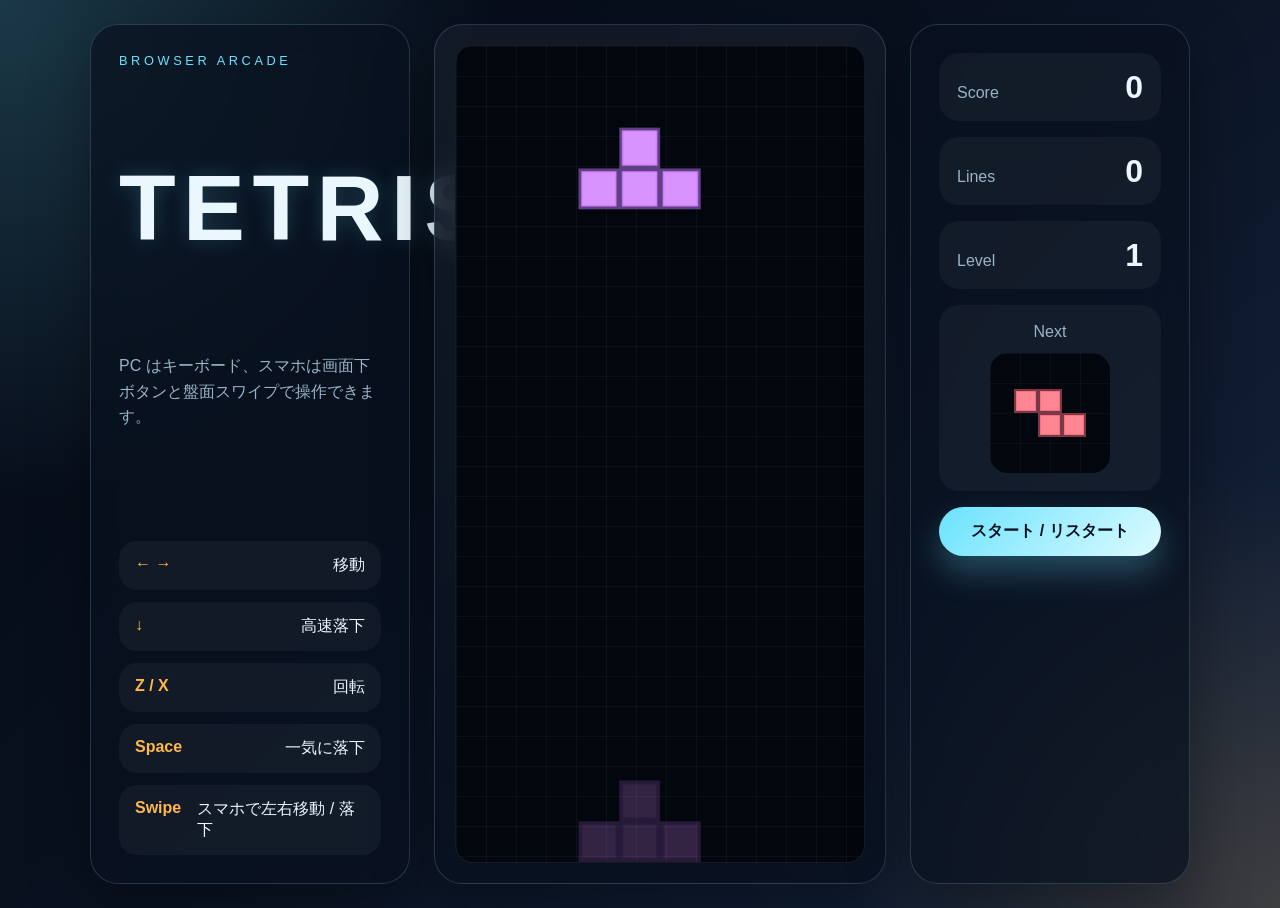
==== index.html @ f5c61791 "Build mobile-friendly browser Tetris with touch controls" ====
<!DOCTYPE html>
<html lang="ja">
<head>
  <meta charset="UTF-8">
  <meta name="viewport" content="width=device-width, initial-scale=1.0">
  <title>Tetris</title>
  <link rel="stylesheet" href="style.css">
</head>
<body>
  <main class="layout">
    <section class="panel hero">
      <p class="eyebrow">Browser Arcade</p>
      <h1>TETRIS</h1>
      <p class="lede">
        PC はキーボード、スマホは画面下ボタンと盤面スワイプで操作できます。
      </p>
      <div class="controls">
        <div><span>← →</span><span>移動</span></div>
        <div><span>↓</span><span>高速落下</span></div>
        <div><span>Z / X</span><span>回転</span></div>
        <div><span>Space</span><span>一気に落下</span></div>
        <div><span>Swipe</span><span>スマホで左右移動 / 落下</span></div>
      </div>
    </section>

    <section class="board-shell">
      <canvas id="game" width="300" height="600" aria-label="テトリスのゲーム盤面"></canvas>
      <div class="overlay hidden" id="overlay">
        <p class="overlay-label" id="overlayLabel">GAME OVER</p>
        <button id="restartButton">もう一度遊ぶ</button>
      </div>
    </section>

    <aside class="panel sidebar">
      <div class="stat-card">
        <span>Score</span>
        <strong id="score">0</strong>
      </div>
      <div class="stat-card">
        <span>Lines</span>
        <strong id="lines">0</strong>
      </div>
      <div class="stat-card">
        <span>Level</span>
        <strong id="level">1</strong>
      </div>
      <div class="next-card">
        <p>Next</p>
        <canvas id="next" width="120" height="120" aria-label="次のピース"></canvas>
      </div>
      <button class="primary" id="startButton">スタート / リスタート</button>
    </aside>
  </main>

  <section class="touch-controls" aria-label="スマホ操作">
    <button class="touch-button" data-action="rotate-left" aria-label="左回転">↺</button>
    <button class="touch-button" data-action="left" aria-label="左へ移動">←</button>
    <button class="touch-button touch-button-drop" data-action="down" aria-label="下へ移動">↓</button>
    <button class="touch-button" data-action="right" aria-label="右へ移動">→</button>
    <button class="touch-button" data-action="rotate-right" aria-label="右回転">↻</button>
    <button class="touch-button touch-button-wide" data-action="hard-drop" aria-label="一気に落下">DROP</button>
  </section>

  <script src="app.js"></script>
</body>
</html>
---- style.css ----
:root {
  --bg: #09111f;
  --bg-accent: #13233d;
  --panel: rgba(9, 17, 31, 0.72);
  --panel-border: rgba(168, 227, 255, 0.18);
  --text: #ebf7ff;
  --muted: #99b4c8;
  --glow: #6ae2ff;
  --warm: #ffb84d;
  --danger: #ff6b7a;
}

* {
  box-sizing: border-box;
}

body {
  margin: 0;
  min-height: 100vh;
  display: grid;
  place-items: center;
  padding: 24px;
  color: var(--text);
  font-family: "Avenir Next", "Segoe UI", sans-serif;
  background:
    radial-gradient(circle at top left, rgba(106, 226, 255, 0.22), transparent 32%),
    radial-gradient(circle at bottom right, rgba(255, 184, 77, 0.18), transparent 28%),
    linear-gradient(135deg, #050914, var(--bg) 42%, var(--bg-accent));
  touch-action: manipulation;
}

.layout {
  width: min(1100px, 100%);
  display: grid;
  grid-template-columns: minmax(240px, 320px) minmax(300px, 1fr) minmax(220px, 280px);
  gap: 24px;
  align-items: stretch;
}

.panel,
.board-shell {
  border: 1px solid var(--panel-border);
  background: var(--panel);
  backdrop-filter: blur(16px);
  border-radius: 28px;
  box-shadow: 0 22px 60px rgba(0, 0, 0, 0.35);
}

.panel {
  padding: 28px;
}

.hero {
  display: flex;
  flex-direction: column;
  justify-content: space-between;
}

.eyebrow {
  margin: 0;
  letter-spacing: 0.28em;
  text-transform: uppercase;
  color: var(--glow);
  font-size: 0.8rem;
}

h1 {
  margin: 12px 0 16px;
  font: 900 clamp(3rem, 8vw, 5.8rem) / 0.9 "Avenir Next Condensed", "Arial Narrow", sans-serif;
  letter-spacing: 0.08em;
  text-shadow: 0 0 20px rgba(106, 226, 255, 0.2);
}

.lede {
  margin: 0 0 24px;
  color: var(--muted);
  line-height: 1.6;
}

.controls {
  display: grid;
  gap: 12px;
}

.controls div {
  display: flex;
  justify-content: space-between;
  gap: 16px;
  padding: 14px 16px;
  border-radius: 18px;
  background: rgba(255, 255, 255, 0.04);
}

.controls span:first-child {
  color: var(--warm);
  font-weight: 700;
}

.board-shell {
  position: relative;
  display: grid;
  place-items: center;
  padding: 20px;
  background:
    linear-gradient(180deg, rgba(255, 255, 255, 0.04), transparent),
    rgba(9, 17, 31, 0.86);
}

#game,
#next {
  display: block;
  background:
    linear-gradient(rgba(255, 255, 255, 0.04) 1px, transparent 1px),
    linear-gradient(90deg, rgba(255, 255, 255, 0.04) 1px, transparent 1px),
    #02060d;
  background-size: 30px 30px;
  border-radius: 18px;
}

#game {
  width: min(100%, 420px);
  height: auto;
  border: 1px solid rgba(255, 255, 255, 0.08);
  touch-action: none;
}

.overlay {
  position: absolute;
  inset: 20px;
  display: grid;
  place-items: center;
  gap: 16px;
  text-align: center;
  background: rgba(2, 6, 13, 0.72);
  border-radius: 28px;
}

.overlay.hidden {
  display: none;
}

.overlay-label {
  margin: 0;
  font: 700 clamp(1.8rem, 5vw, 2.8rem) / 1 "Avenir Next Condensed", "Arial Narrow", sans-serif;
  color: var(--danger);
}

.sidebar {
  display: flex;
  flex-direction: column;
  gap: 16px;
}

.stat-card,
.next-card {
  padding: 18px;
  border-radius: 20px;
  background: rgba(255, 255, 255, 0.04);
}

.stat-card {
  display: flex;
  align-items: baseline;
  justify-content: space-between;
}

.stat-card span,
.next-card p {
  margin: 0;
  color: var(--muted);
}

.stat-card strong {
  font: 700 2rem/1 "Avenir Next Condensed", "Arial Narrow", sans-serif;
}

.next-card {
  display: grid;
  gap: 12px;
  justify-items: center;
}

button {
  border: 0;
  cursor: pointer;
  font: inherit;
}

.primary,
#restartButton {
  padding: 14px 18px;
  border-radius: 999px;
  color: #04111f;
  font-weight: 700;
  background: linear-gradient(135deg, var(--glow), #ddfbff);
  box-shadow: 0 16px 32px rgba(106, 226, 255, 0.28);
}

.primary:hover,
#restartButton:hover {
  transform: translateY(-1px);
}

.touch-controls {
  width: min(1100px, 100%);
  margin-top: 18px;
  display: none;
  grid-template-columns: repeat(5, minmax(0, 1fr));
  gap: 12px;
}

.touch-button {
  min-height: 58px;
  border-radius: 20px;
  color: var(--text);
  font-size: 1.4rem;
  font-weight: 700;
  background: rgba(255, 255, 255, 0.08);
  border: 1px solid rgba(255, 255, 255, 0.08);
  box-shadow: 0 10px 24px rgba(0, 0, 0, 0.24);
  -webkit-tap-highlight-color: transparent;
}

.touch-button-drop {
  color: var(--warm);
}

.touch-button-wide {
  grid-column: 1 / -1;
  min-height: 54px;
  letter-spacing: 0.12em;
}

@media (max-width: 920px) {
  .layout {
    grid-template-columns: 1fr;
  }

  .hero {
    order: 2;
  }

  .sidebar {
    order: 3;
  }

  body {
    padding: 18px 18px 24px;
  }

  .touch-controls {
    display: grid;
  }
}

@media (max-width: 520px) {
  .panel,
  .board-shell {
    border-radius: 22px;
  }

  .panel {
    padding: 20px;
  }

  .controls div {
    padding: 12px 14px;
  }

  .touch-controls {
    gap: 10px;
  }

  .touch-button {
    min-height: 54px;
    border-radius: 16px;
  }
}
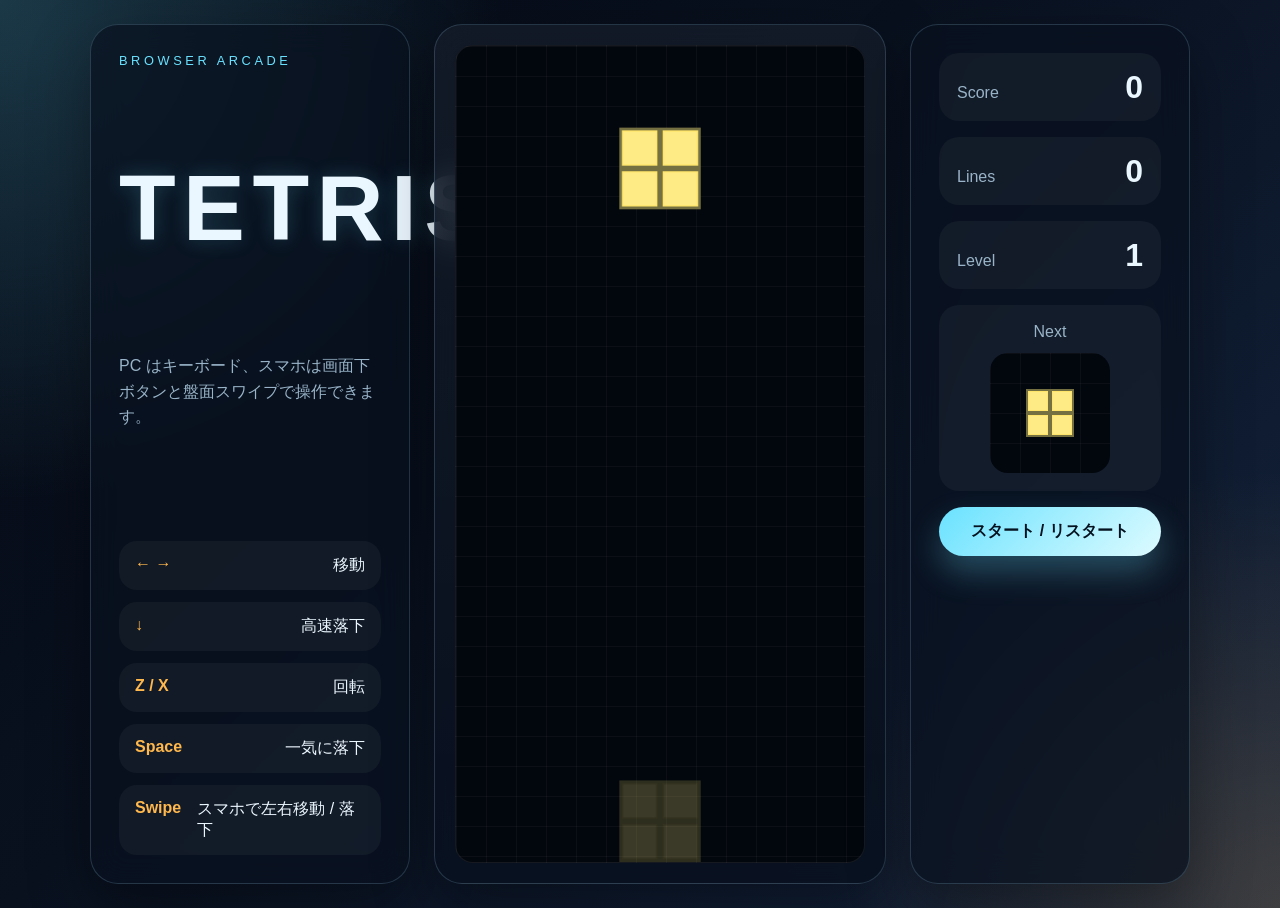
==== commit 71d83efc: "Add iPhone PWA support for Tetris" ====
--- a/index.html
+++ b/index.html
@@ -2,8 +2,16 @@
 <html lang="ja">
 <head>
   <meta charset="UTF-8">
-  <meta name="viewport" content="width=device-width, initial-scale=1.0">
+  <meta name="viewport" content="width=device-width, initial-scale=1.0, viewport-fit=cover">
+  <meta name="theme-color" content="#09111f">
+  <meta name="mobile-web-app-capable" content="yes">
+  <meta name="apple-mobile-web-app-capable" content="yes">
+  <meta name="apple-mobile-web-app-status-bar-style" content="black-translucent">
+  <meta name="apple-mobile-web-app-title" content="Tetris">
   <title>Tetris</title>
+  <link rel="manifest" href="manifest.json">
+  <link rel="icon" type="image/svg+xml" href="icon.svg">
+  <link rel="apple-touch-icon" href="apple-touch-icon.png">
   <link rel="stylesheet" href="style.css">
 </head>
 <body>
--- a/style.css
+++ b/style.css
@@ -8,6 +8,10 @@
   --glow: #6ae2ff;
   --warm: #ffb84d;
   --danger: #ff6b7a;
+  --safe-top: env(safe-area-inset-top, 0px);
+  --safe-right: env(safe-area-inset-right, 0px);
+  --safe-bottom: env(safe-area-inset-bottom, 0px);
+  --safe-left: env(safe-area-inset-left, 0px);
 }
 
 * {
@@ -17,9 +21,14 @@
 body {
   margin: 0;
   min-height: 100vh;
+  min-height: 100dvh;
   display: grid;
   place-items: center;
-  padding: 24px;
+  padding:
+    max(24px, calc(var(--safe-top) + 12px))
+    max(24px, calc(var(--safe-right) + 18px))
+    max(24px, calc(var(--safe-bottom) + 18px))
+    max(24px, calc(var(--safe-left) + 18px));
   color: var(--text);
   font-family: "Avenir Next", "Segoe UI", sans-serif;
   background:
@@ -207,6 +216,7 @@
   display: none;
   grid-template-columns: repeat(5, minmax(0, 1fr));
   gap: 12px;
+  padding-bottom: max(0px, calc(var(--safe-bottom) - 6px));
 }
 
 .touch-button {
@@ -245,7 +255,11 @@
   }
 
   body {
-    padding: 18px 18px 24px;
+    padding:
+      max(18px, calc(var(--safe-top) + 10px))
+      max(18px, calc(var(--safe-right) + 14px))
+      max(24px, calc(var(--safe-bottom) + 12px))
+      max(18px, calc(var(--safe-left) + 14px));
   }
 
   .touch-controls {
@@ -254,6 +268,10 @@
 }
 
 @media (max-width: 520px) {
+  .layout {
+    gap: 16px;
+  }
+
   .panel,
   .board-shell {
     border-radius: 22px;
@@ -276,3 +294,17 @@
     border-radius: 16px;
   }
 }
+
+@media (display-mode: standalone) {
+  body {
+    place-items: stretch center;
+  }
+
+  .layout {
+    margin-top: max(0px, calc(var(--safe-top) * 0.35));
+  }
+
+  .touch-controls {
+    margin-top: 14px;
+  }
+}
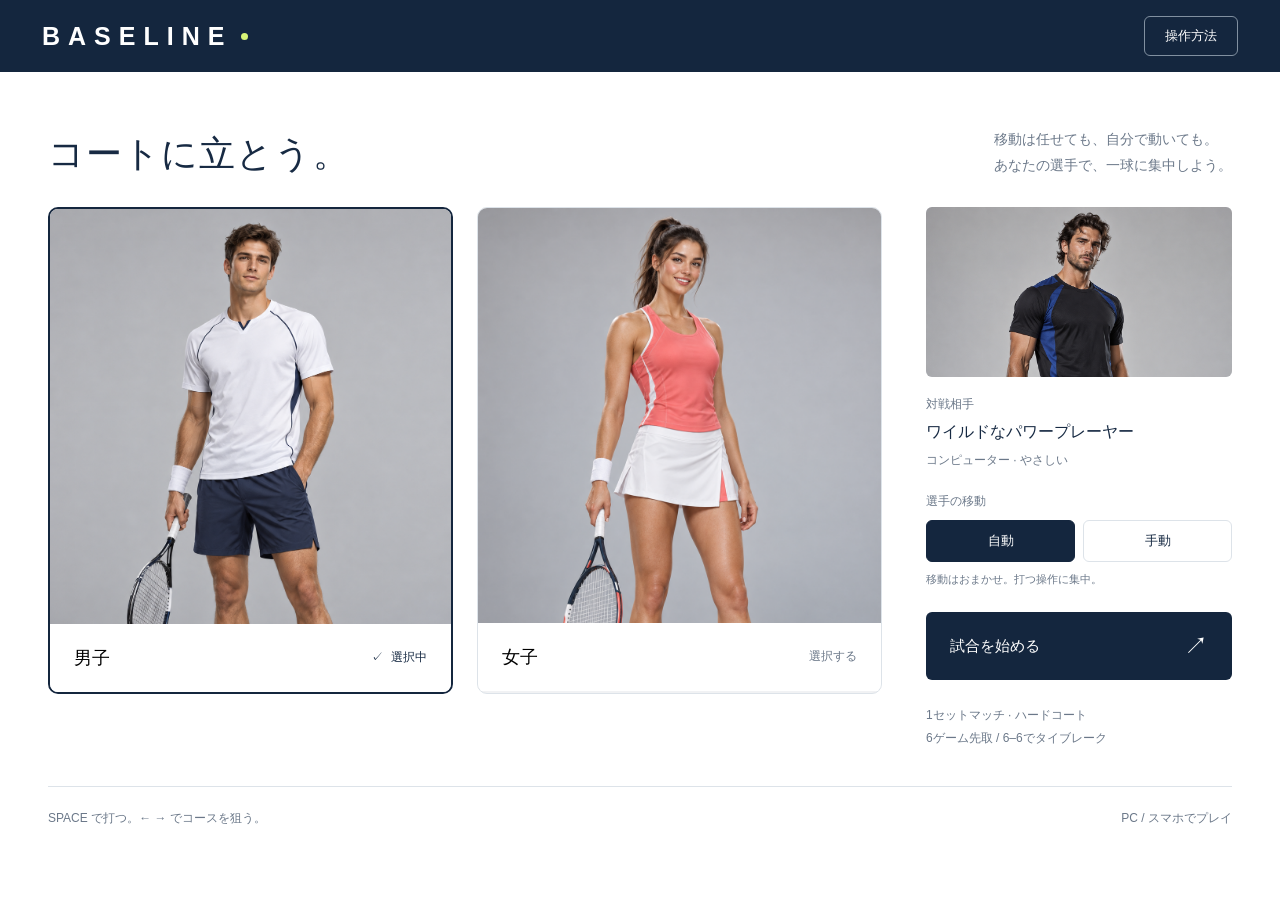
==== commit 5df099fc: "Add BASELINE 3D tennis with AI, manual movement and touch controls" ====
--- a/index.html
+++ b/index.html
@@ -1,74 +1,32 @@
-<!DOCTYPE html>
+<!doctype html>
 <html lang="ja">
-<head>
-  <meta charset="UTF-8">
-  <meta name="viewport" content="width=device-width, initial-scale=1.0, viewport-fit=cover">
-  <meta name="theme-color" content="#09111f">
-  <meta name="mobile-web-app-capable" content="yes">
-  <meta name="apple-mobile-web-app-capable" content="yes">
-  <meta name="apple-mobile-web-app-status-bar-style" content="black-translucent">
-  <meta name="apple-mobile-web-app-title" content="Tetris">
-  <title>Tetris</title>
-  <link rel="manifest" href="manifest.json">
-  <link rel="icon" type="image/svg+xml" href="icon.svg">
-  <link rel="apple-touch-icon" href="apple-touch-icon.png">
-  <link rel="stylesheet" href="style.css">
-</head>
+<head><meta charset="utf-8"><meta name="viewport" content="width=device-width, initial-scale=1"><meta name="theme-color" content="#14263e"><meta name="description" content="自動移動で打球に集中。PC・スマホで遊べる3Dテニスゲーム。"><title>BASELINE — Tennis</title><link rel="icon" href="tennis/assets/ball.svg" type="image/svg+xml"><link rel="stylesheet" href="tennis/style.css"></head>
 <body>
-  <main class="layout">
-    <section class="panel hero">
-      <p class="eyebrow">Browser Arcade</p>
-      <h1>TETRIS</h1>
-      <p class="lede">
-        PC はキーボード、スマホは画面下ボタンと盤面スワイプで操作できます。
-      </p>
-      <div class="controls">
-        <div><span>← →</span><span>移動</span></div>
-        <div><span>↓</span><span>高速落下</span></div>
-        <div><span>Z / X</span><span>回転</span></div>
-        <div><span>Space</span><span>一気に落下</span></div>
-        <div><span>Swipe</span><span>スマホで左右移動 / 落下</span></div>
-      </div>
-    </section>
-
-    <section class="board-shell">
-      <canvas id="game" width="300" height="600" aria-label="テトリスのゲーム盤面"></canvas>
-      <div class="overlay hidden" id="overlay">
-        <p class="overlay-label" id="overlayLabel">GAME OVER</p>
-        <button id="restartButton">もう一度遊ぶ</button>
-      </div>
-    </section>
-
-    <aside class="panel sidebar">
-      <div class="stat-card">
-        <span>Score</span>
-        <strong id="score">0</strong>
-      </div>
-      <div class="stat-card">
-        <span>Lines</span>
-        <strong id="lines">0</strong>
-      </div>
-      <div class="stat-card">
-        <span>Level</span>
-        <strong id="level">1</strong>
-      </div>
-      <div class="next-card">
-        <p>Next</p>
-        <canvas id="next" width="120" height="120" aria-label="次のピース"></canvas>
-      </div>
-      <button class="primary" id="startButton">スタート / リスタート</button>
-    </aside>
-  </main>
-
-  <section class="touch-controls" aria-label="スマホ操作">
-    <button class="touch-button" data-action="rotate-left" aria-label="左回転">↺</button>
-    <button class="touch-button" data-action="left" aria-label="左へ移動">←</button>
-    <button class="touch-button touch-button-drop" data-action="down" aria-label="下へ移動">↓</button>
-    <button class="touch-button" data-action="right" aria-label="右へ移動">→</button>
-    <button class="touch-button" data-action="rotate-right" aria-label="右回転">↻</button>
-    <button class="touch-button touch-button-wide" data-action="hard-drop" aria-label="一気に落下">DROP</button>
-  </section>
-
-  <script src="app.js"></script>
-</body>
-</html>
+<header class="topbar"><a class="brand" href="./" aria-label="BASELINE ホーム">BASELINE<span class="brand-dot"></span></a><nav aria-label="ゲームメニュー"><button id="help-button">操作方法</button><button id="pause-button" hidden>一時停止</button></nav></header>
+<main>
+<section id="selection" class="selection">
+<div class="selection-heading"><h1>コートに立とう。</h1><p>移動は任せても、自分で動いても。<br>あなたの選手で、一球に集中しよう。</p></div>
+<div class="players" role="group" aria-label="プレーヤー選択">
+<button class="player-option selected" data-gender="male" aria-pressed="true"><img src="tennis/assets/male-player.png" alt="白とネイビーのウェアを着た男子プレーヤー"><span class="player-caption"><span>男子</span><span class="selection-mark">選択中</span></span></button>
+<button class="player-option" data-gender="female" aria-pressed="false"><img src="tennis/assets/female-player.png" alt="コーラルピンクと白のウェアを着た女子プレーヤー"><span class="player-caption"><span>女子</span><span class="selection-mark">選択する</span></span></button>
+</div>
+<aside class="match-preview"><div class="rival-preview"><img id="rival-photo" src="tennis/assets/male-rival.png" alt="対戦相手"><div><span class="subtle">対戦相手</span><strong id="rival-description">ワイルドなパワープレーヤー</strong><span class="subtle">コンピューター · やさしい</span></div></div><fieldset class="movement-choice"><legend>選手の移動</legend><label><input type="radio" name="movement" value="auto" checked><span>自動</span></label><label><input type="radio" name="movement" value="manual"><span>手動</span></label><p id="movement-description">移動はおまかせ。打つ操作に集中。</p></fieldset><button id="start-button" class="primary">試合を始める <span aria-hidden="true">↗</span></button><p class="match-rules">1セットマッチ · ハードコート<br>6ゲーム先取 / 6–6でタイブレーク</p></aside>
+<footer class="selection-footer"><span>SPACE で打つ。← → でコースを狙う。</span><span>PC / スマホでプレイ</span></footer>
+</section>
+<section id="match" class="match" hidden aria-label="テニスコート">
+<div id="court"></div>
+<div class="scoreboard"><table aria-label="スコア"><thead><tr><th></th><th>GAME</th><th id="point-heading">POINT</th></tr></thead><tbody><tr><th><span id="serve-you" class="serve-dot"></span>YOU</th><td id="games-you">0</td><td id="points-you">0</td></tr><tr><th><span id="serve-rival" class="serve-dot"></span>RIVAL</th><td id="games-rival">0</td><td id="points-rival">0</td></tr></tbody></table><div id="score-detail">1セットマッチ</div></div>
+<div id="aim-label" class="aim-label">狙い：センター · 深め</div><div class="court-caption">1 SET · HARD COURT</div>
+<div class="instruction" aria-live="polite"><strong id="status">SPACE でトス</strong><div id="timing-meter" class="timing-meter" hidden><span class="sweet-zone"></span><span id="timing-cursor"></span></div><span id="hint">← → コースを選ぶ</span></div>
+<div id="feedback" class="feedback" aria-live="polite"></div>
+<div class="mobile-controls" aria-label="タッチ操作">
+<div class="movement-pad"><div id="movement-stick" class="movement-stick" role="group" aria-label="移動スティック。上下左右にドラッグ"><span class="stick-axis horizontal"></span><span class="stick-axis vertical"></span><span class="stick-thumb"></span></div><span id="stick-caption">自動移動</span></div>
+<div class="shot-pad"><div class="touch-aim" role="group" aria-label="打球コース"><button data-input="left" aria-label="左を狙う" aria-pressed="false">左</button><button data-input="center" aria-label="中央を狙う" aria-pressed="true">中</button><button data-input="right" aria-label="右を狙う" aria-pressed="false">右</button><button data-input="depth" id="touch-depth" aria-label="浅い球に切り替える">深め</button></div><button data-input="hit" class="touch-hit">打つ / サーブ</button></div></div>
+</section>
+</main>
+<dialog id="help-dialog"><button class="close-dialog" aria-label="操作説明を閉じる">×</button><h2>一球に、集中。</h2><p>自動移動なら、打球に集中。<br>手動移動なら、自分でボールを追いかけよう。</p><dl class="controls-list"><div><dt><kbd>SPACE</kbd></dt><dd>サーブ：1回目でトス、2回目で打つ<br>ラリー：合図に合わせて打つ</dd></div><div><dt><kbd>←</kbd><kbd>→</kbd></dt><dd>左右のコースを狙う</dd></div><div><dt><kbd>↑</kbd><kbd>↓</kbd></dt><dd>深い球 / 浅い球を選ぶ</dd></div><div><dt><kbd>WASD</kbd></dt><dd>手動モードで上下左右に移動<br>W：前 / S：後ろ / A：左 / D：右</dd></div><div><dt><kbd>ESC</kbd></dt><dd>一時停止 / 再開</dd></div></dl><p class="touch-help">スマホ：左のスティックで移動、右のボタンで打球。左・中・右でコース、深め・浅めで奥行きを選べます。移動中も同時に打てます。サーブを打つまではサーバーの移動を固定します。</p><p class="rules-help">得点は 0 → 15 → 30 → 40。デュースからは2点差でゲーム獲得。6ゲーム以上かつ2ゲーム差で勝利。6–6は7点以上・2点差のタイブレーク。サーブはサービスボックス内へ。2回のフォルトで失点します。</p><button class="primary close-help">わかった、プレイしよう</button></dialog>
+<dialog id="pause-dialog"><h2>ひと息つこう。</h2><p>試合は一時停止中です。</p><fieldset class="movement-choice pause-movement"><legend>選手の移動</legend><label><input type="radio" name="pause-movement" value="auto" checked><span>自動</span></label><label><input type="radio" name="pause-movement" value="manual"><span>手動</span></label></fieldset><button id="resume-button" class="primary">試合に戻る</button><button id="quit-button" class="secondary">選手選択へ戻る</button></dialog>
+<dialog id="result-dialog"><span class="result-icon">✦</span><h2 id="result-title">YOU WIN</h2><p id="result-score"></p><p id="result-message"></p><button id="rematch-button" class="primary">もう一度対戦</button><button id="change-player-button" class="secondary">選手を選び直す</button></dialog>
+<dialog id="quit-dialog"><h2>試合を終了しますか？</h2><p>進行中のスコアはリセットされます。</p><button id="cancel-quit" class="primary">試合を続ける</button><button id="confirm-quit" class="secondary">終了して選手選択へ</button></dialog>
+<script type="module" src="tennis/main.js"></script>
+</body></html>
--- a/tennis/style.css
+++ b/tennis/style.css
@@ -0,0 +1,51 @@
+:root{--navy:#14263e;--ink:#172a43;--muted:#6b7889;--line:#dde3e9;--lime:#d8f477;font-family:Inter,"Helvetica Neue","Noto Sans JP",Arial,sans-serif;color:var(--ink);background:#fff;font-synthesis:none}
+*{box-sizing:border-box}body{margin:0}button,a{-webkit-tap-highlight-color:transparent}button{font:inherit;cursor:pointer}button:focus-visible,a:focus-visible{outline:3px solid #96b526;outline-offset:5px}button:disabled{cursor:wait;opacity:.6}[hidden]{display:none!important}.topbar{height:72px;background:var(--navy);display:flex;align-items:center;justify-content:space-between;padding:0 42px;color:#fff;position:relative;z-index:10}.brand{color:white;text-decoration:none;font-size:25px;letter-spacing:8px;font-weight:600;display:flex;align-items:center;gap:9px}.brand-dot{width:7px;height:7px;border-radius:50%;background:var(--lime)}nav{display:flex;gap:12px}nav button{border:1px solid #8190a0;border-radius:6px;background:transparent;color:#fff;padding:10px 20px;font-size:13px;font-weight:600}nav button:hover{background:#ffffff16}.selection{max-width:1360px;margin:0 auto;padding:55px 48px 0;display:grid;grid-template-columns:1fr 1fr 310px;gap:28px 40px}.selection-heading{grid-column:1/-1;display:flex;align-items:end;justify-content:space-between}.selection-heading h1{font-size:36px;letter-spacing:.03em;font-weight:600;margin:0}.selection-heading p{font-size:14px;line-height:1.85;color:var(--muted);margin:0}.players{grid-column:1/3;display:grid;grid-template-columns:1fr 1fr;gap:24px}.player-option{padding:0;border:1px solid var(--line);border-radius:10px;overflow:hidden;background:#f1f2f4;text-align:left;position:relative;transition:border-color .2s,transform .2s}.player-option:hover{transform:translateY(-3px)}.player-option.selected{border:2px solid var(--navy)}.player-option img{display:block;width:100%;height:415px;object-fit:cover;object-position:center top}.player-caption{height:68px;background:#fff;padding:0 24px;display:flex;align-items:center;justify-content:space-between;font-weight:600;font-size:18px}.selection-mark{font-size:12px;color:var(--muted);font-weight:500}.selected .selection-mark{color:var(--ink)}.selected .selection-mark:before{content:'✓';display:inline-block;margin-right:8px}.match-preview{display:flex;flex-direction:column;justify-content:center;gap:24px;padding-left:4px}.rival-preview{display:flex;flex-direction:column;gap:19px}.rival-preview img{width:100%;height:210px;object-fit:cover;object-position:center top;border-radius:6px;background:#eff1f3}.rival-preview div{display:flex;flex-direction:column;gap:9px}.rival-preview strong{font-size:16px;font-weight:600}.subtle{color:var(--muted);font-size:12px}.primary{border:0;border-radius:6px;background:var(--navy);color:#fff;font-weight:600;padding:18px 24px;font-size:15px;display:flex;align-items:center;justify-content:center;gap:20px;min-height:54px}.primary:hover{background:#263f5e}.primary span{font-size:24px;font-weight:400}#start-button{justify-content:space-between}.match-rules{font-size:12px;color:var(--muted);line-height:1.9;margin:0}.selection-footer{grid-column:1/-1;border-top:1px solid var(--line);display:flex;justify-content:space-between;padding:23px 0;color:var(--muted);font-size:12px;margin-top:8px}.match{height:calc(100dvh - 72px);min-height:460px;position:relative;overflow:hidden;background:#6895ab}#court,#court canvas{width:100%;height:100%;display:block}#court{position:absolute;inset:0}.scoreboard{position:absolute;top:25px;left:32px;border-radius:9px;background:#ffffffef;box-shadow:0 8px 25px #14263e18;min-width:270px;padding:13px 17px 11px;backdrop-filter:blur(8px)}table{border-collapse:collapse;width:100%;font-variant-numeric:tabular-nums}thead th{font-size:10px;letter-spacing:1px;font-weight:500;padding:0 8px 7px;color:#56687a}tbody th,tbody td{padding:7px 8px;font-size:20px;font-weight:500}tbody th{text-align:left;font-size:14px;letter-spacing:1px}tbody td{text-align:center}tbody tr+tr{border-top:1px solid #d7dfe7}.serve-dot{width:6px;height:6px;background:#a7c73c;display:inline-block;border-radius:50%;margin-right:9px;opacity:0}.serve-dot.active{opacity:1}#score-detail{border-top:1px solid #d7dfe7;color:#6b7889;font-size:10px;padding:8px 8px 0;letter-spacing:.02em}.aim-label{position:absolute;right:32px;top:28px;font-size:12px;background:#14263edb;color:white;border-radius:6px;padding:12px 17px}.court-caption{position:absolute;bottom:32px;left:32px;color:white;font-size:11px;letter-spacing:3px;text-shadow:0 1px 4px #14263e}.instruction{position:absolute;bottom:27px;left:50%;transform:translateX(-50%);border-radius:14px;background:#fffffff0;min-width:310px;max-width:90%;padding:19px 30px;display:flex;flex-direction:column;align-items:center;gap:10px;box-shadow:0 6px 30px #14263e15;text-align:center}.instruction strong{font-size:17px;font-weight:600;letter-spacing:.02em}.instruction>span{font-size:12px;color:#526277}.feedback{position:absolute;top:24%;left:50%;transform:translateX(-50%);font-size:27px;letter-spacing:2px;color:#fff;text-align:center;text-shadow:0 2px 10px #14263e;font-weight:700;pointer-events:none}.feedback:empty{display:none}.timing-meter{position:relative;height:7px;border-radius:5px;background:#e3e7ec;width:220px;margin:5px 0}.sweet-zone{position:absolute;left:32%;width:30%;height:100%;background:#b4d955;border-radius:4px}#timing-cursor{position:absolute;width:3px;height:15px;top:-4px;background:var(--navy);border-radius:2px}.mobile-controls{display:none}dialog{width:480px;max-width:calc(100vw - 32px);border:0;border-radius:16px;padding:40px;color:var(--ink);box-shadow:0 25px 80px #07152844}dialog::backdrop{background:#0d20356b;backdrop-filter:blur(5px)}dialog h2{font-size:27px;letter-spacing:.04em;font-weight:600;margin:0 0 15px}dialog p{line-height:1.85;color:var(--muted);font-size:13px}dialog .primary,dialog .secondary{width:100%;margin-top:14px}.secondary{font-size:13px;border:1px solid var(--line);border-radius:6px;background:white;color:var(--ink);padding:15px;font-weight:500}.secondary:hover{background:#f3f5f7}.close-dialog{position:absolute;right:17px;top:12px;font-size:27px;background:none;border:0;color:var(--muted)}.controls-list{margin:25px 0}.controls-list div{display:grid;grid-template-columns:115px 1fr;padding:15px 0;border-top:1px solid var(--line);align-items:center}.controls-list dt{display:flex;gap:6px}.controls-list dd{margin:0;font-size:12px;line-height:1.7}kbd{background:#edf0f4;border:1px solid #d7dee7;border-radius:4px;padding:5px 8px;font-size:11px;font-family:inherit;font-weight:600}.rules-help{font-size:11px!important}.result-icon{display:block;color:#7e9b29;font-size:50px;margin-bottom:20px}#result-dialog{text-align:center}#result-score{font-size:32px;font-variant-numeric:tabular-nums;color:var(--ink)}
+@media(min-width:1600px){.selection{padding-top:70px}.player-option img{height:500px}}
+@media(max-width:1050px){.selection{padding:35px 30px 0;grid-template-columns:1fr 1fr 240px;gap:24px}.player-option img{height:360px}.rival-preview img{height:170px}.selection-heading h1{font-size:29px}.selection-heading p{font-size:12px}.court-caption{bottom:22px;font-size:9px;left:20px}.scoreboard{left:20px;top:20px}.aim-label{right:20px;top:20px}}
+@media(max-width:750px){.topbar{height:62px;padding:0 20px}.brand{font-size:18px;letter-spacing:5px}nav button{padding:8px 11px;font-size:11px}.selection{padding:28px 20px 0;grid-template-columns:1fr;gap:22px}.selection-heading{display:block}.selection-heading h1{font-size:27px}.selection-heading p{margin-top:14px}.players{grid-column:auto;gap:12px}.player-option img{height:280px}.player-caption{padding:0 13px;height:52px;font-size:15px}.selection-mark{font-size:10px}.match-preview{display:grid;grid-template-columns:1fr;gap:16px;padding:0}.rival-preview{flex-direction:row;align-items:center;gap:15px}.rival-preview img{width:74px;height:84px}.rival-preview strong{font-size:14px}.selection-footer{display:block;line-height:1.9;margin-top:0}.selection-footer span{display:block}.match{height:calc(100dvh - 62px);min-height:500px}.scoreboard{left:12px;top:12px;min-width:195px;padding:10px}.scoreboard tbody td{font-size:18px}.scoreboard tbody th{font-size:12px}.aim-label{right:12px;top:145px;font-size:10px;padding:8px 10px}.court-caption{bottom:151px;font-size:8px;letter-spacing:1px;left:12px}.instruction{bottom:65px;padding:14px 18px;min-width:260px}.instruction strong{font-size:14px}.mobile-controls{display:flex;position:absolute;bottom:10px;left:50%;transform:translateX(-50%);gap:10px}.mobile-controls button{border:1px solid #ffffff70;background:#14263ee8;border-radius:7px;color:white;font-size:12px;padding:13px 20px;touch-action:manipulation;white-space:nowrap}.feedback{top:31%;font-size:20px}dialog{padding:32px 25px}dialog h2{font-size:24px}}
+@media(prefers-reduced-motion:reduce){*{scroll-behavior:auto!important;transition:none!important}}
+/* Movement selection keeps the existing navy/white component family. */
+.movement-choice{border:0;padding:0;margin:0;display:grid;grid-template-columns:1fr 1fr;gap:8px}
+.movement-choice legend{font-size:12px;color:var(--muted);padding:0;margin-bottom:10px}
+.movement-choice label{position:relative;cursor:pointer}.movement-choice input{position:absolute;opacity:0;width:1px;height:1px}
+.movement-choice label span{display:block;border:1px solid var(--line);border-radius:6px;padding:11px 12px;text-align:center;font-size:13px;font-weight:600;background:#fff}
+.movement-choice input:checked+span{border-color:var(--navy);background:var(--navy);color:#fff}
+.movement-choice input:focus-visible+span{outline:3px solid #96b526;outline-offset:3px}
+.movement-choice p{grid-column:1/-1;margin:0;font-size:11px;line-height:1.7;color:var(--muted)}
+.pause-movement{margin:24px 0}.touch-help{font-size:11px!important}.rival-preview img{height:170px}
+.movement-pad{display:flex;flex-direction:column;align-items:center;gap:7px;flex-shrink:0}.movement-pad>span{font-size:10px;letter-spacing:.04em;color:#c8d3de}
+.movement-stick{width:98px;height:98px;border:1px solid #ffffff45;background:#14263eaa;border-radius:50%;position:relative;touch-action:none;user-select:none}
+.stick-axis{position:absolute;display:block;background:#ffffff20;pointer-events:none}.stick-axis.horizontal{height:1px;left:17px;right:17px;top:50%}.stick-axis.vertical{width:1px;top:17px;bottom:17px;left:50%}
+.stick-thumb{width:38px;height:38px;position:absolute;left:calc(50% - 19px);top:calc(50% - 19px);background:#d8f477;border:3px solid #edf9c5;border-radius:50%;box-shadow:0 3px 12px #05132933;pointer-events:none}
+.movement-stick.inactive{opacity:.35}.movement-stick.inactive .stick-thumb{background:#94a4b5;border-color:#b9c5d2}
+.shot-pad{display:flex;flex-direction:column;gap:10px;max-width:310px;flex:1}.touch-aim{display:grid;grid-template-columns:1fr 1fr 1fr 1.3fr;gap:5px}
+.mobile-controls .touch-aim button{padding:10px 6px;font-size:11px;min-height:38px;min-width:36px}.mobile-controls .touch-aim button[aria-pressed=true]{background:#e5edfa;color:var(--navy);border-color:#e5edfa}
+.mobile-controls .touch-hit{padding:16px 20px;min-height:59px;background:#e5edfa;color:var(--navy);font-size:18px;letter-spacing:.08em;font-weight:700;border:0}
+.mobile-controls .touch-hit.ready{background:var(--lime)}
+@media(max-width:750px),(pointer:coarse){
+ .match{--control-height:160px;min-height:480px;touch-action:none;overscroll-behavior:none}
+ #court{height:calc(100% - var(--control-height));bottom:var(--control-height)}
+ .mobile-controls{display:flex;position:absolute;left:50%;transform:translateX(-50%);width:calc(100% - 32px);max-width:520px;bottom:max(14px,env(safe-area-inset-bottom));gap:24px;align-items:center;justify-content:space-between;touch-action:none;user-select:none}
+ .instruction{bottom:calc(var(--control-height) + 6px);padding:11px 18px;min-width:250px;gap:5px;border-radius:10px}
+ .instruction strong{font-size:14px}.instruction>span{font-size:10px}
+ .court-caption{bottom:calc(var(--control-height) + 87px);font-size:8px;letter-spacing:1px;left:14px}
+ .scoreboard{min-width:180px}.aim-label{top:135px}
+}
+@media(max-width:750px) and (max-height:650px){.match{min-height:360px;--control-height:135px}.movement-stick{width:80px;height:80px}.mobile-controls{gap:15px}.instruction{padding:8px 15px}.court-caption{display:none}.scoreboard{padding:8px}.scoreboard tbody td{font-size:15px}.scoreboard tbody th{font-size:11px}.scoreboard tbody th,.scoreboard tbody td{padding:5px}#score-detail{display:none}}
+@media(pointer:coarse) and (min-width:751px){.mobile-controls{left:auto;right:22px;transform:none;width:400px}.court-caption{left:25px}.instruction{left:calc(50% - 60px)}}
+
+.player-option{display:flex;flex-direction:column}.player-option img{flex:1;min-height:0}.player-caption{flex-shrink:0;width:100%}
+@media(max-width:750px),(pointer:coarse){.match{background:#213a57}}
+@media(pointer:coarse) and (min-width:751px) and (max-height:600px){
+ .topbar{height:62px;padding:0 20px}.brand{font-size:18px;letter-spacing:5px}nav button{font-size:11px;padding:8px 11px}
+ .match{min-height:0;height:calc(100dvh - 62px);--control-height:60px}
+ .mobile-controls{width:calc(100% - 36px);max-width:none;left:18px;right:18px;bottom:max(10px,env(safe-area-inset-bottom));transform:none}
+ .movement-stick{width:80px;height:80px}.movement-pad>span{font-size:9px}.shot-pad{flex:none;width:205px;gap:7px}
+ .mobile-controls .touch-hit{min-height:48px;padding:10px;font-size:16px}.mobile-controls .touch-aim button{min-height:32px;padding:7px 4px;font-size:10px}
+ .instruction{left:50%;bottom:5px;min-width:220px;max-width:260px;padding:7px 12px;gap:4px}.instruction strong{font-size:12px}.instruction>span{font-size:9px}.timing-meter{width:180px;margin:2px 0}
+ .court-caption{display:none}.scoreboard{left:12px;top:12px;min-width:155px;padding:8px}.scoreboard tbody td{font-size:15px}.scoreboard tbody th{font-size:10px}.scoreboard tbody th,.scoreboard tbody td{padding:4px}.scoreboard thead th{font-size:8px}#score-detail{display:none}
+ .aim-label{top:12px;right:12px;padding:8px 10px;font-size:10px}.feedback{top:36%;font-size:18px}
+}
+.mobile-controls button{border:1px solid #ffffff70;background:#14263ee8;border-radius:7px;color:#fff;font-family:inherit;touch-action:none;user-select:none}
+@media(pointer:coarse) and (min-width:751px) and (max-height:600px){.mobile-controls .touch-aim button{min-height:40px}}
+.players{align-self:start}.player-option img{flex:none}
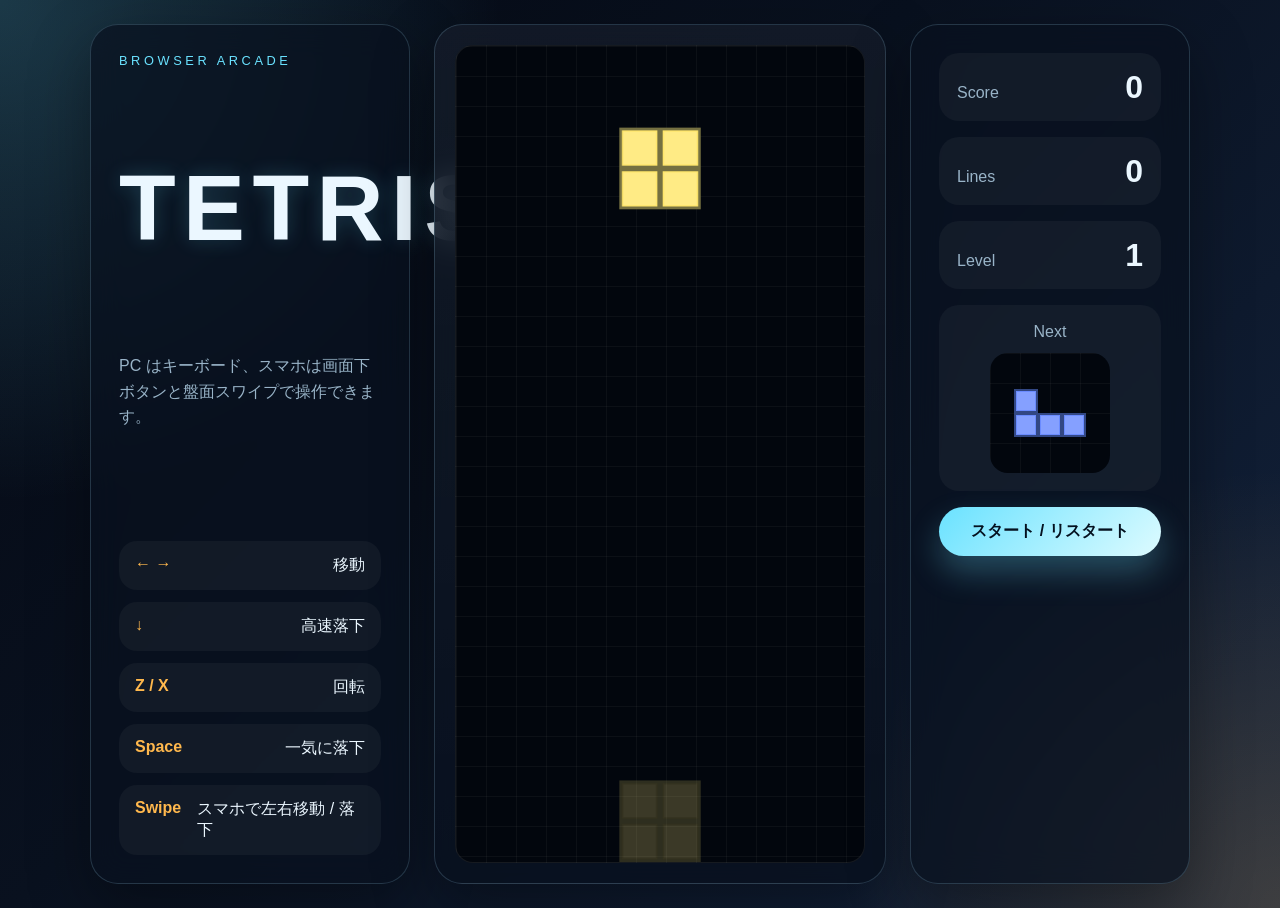
==== commit cc063a87: "Revert "Add BASELINE 3D tennis with AI, manual movement and touch controls" This reverts commit 5df0" ====
--- a/index.html
+++ b/index.html
@@ -1,32 +1,74 @@
-<!doctype html>
+<!DOCTYPE html>
 <html lang="ja">
-<head><meta charset="utf-8"><meta name="viewport" content="width=device-width, initial-scale=1"><meta name="theme-color" content="#14263e"><meta name="description" content="自動移動で打球に集中。PC・スマホで遊べる3Dテニスゲーム。"><title>BASELINE — Tennis</title><link rel="icon" href="tennis/assets/ball.svg" type="image/svg+xml"><link rel="stylesheet" href="tennis/style.css"></head>
+<head>
+  <meta charset="UTF-8">
+  <meta name="viewport" content="width=device-width, initial-scale=1.0, viewport-fit=cover">
+  <meta name="theme-color" content="#09111f">
+  <meta name="mobile-web-app-capable" content="yes">
+  <meta name="apple-mobile-web-app-capable" content="yes">
+  <meta name="apple-mobile-web-app-status-bar-style" content="black-translucent">
+  <meta name="apple-mobile-web-app-title" content="Tetris">
+  <title>Tetris</title>
+  <link rel="manifest" href="manifest.json">
+  <link rel="icon" type="image/svg+xml" href="icon.svg">
+  <link rel="apple-touch-icon" href="apple-touch-icon.png">
+  <link rel="stylesheet" href="style.css">
+</head>
 <body>
-<header class="topbar"><a class="brand" href="./" aria-label="BASELINE ホーム">BASELINE<span class="brand-dot"></span></a><nav aria-label="ゲームメニュー"><button id="help-button">操作方法</button><button id="pause-button" hidden>一時停止</button></nav></header>
-<main>
-<section id="selection" class="selection">
-<div class="selection-heading"><h1>コートに立とう。</h1><p>移動は任せても、自分で動いても。<br>あなたの選手で、一球に集中しよう。</p></div>
-<div class="players" role="group" aria-label="プレーヤー選択">
-<button class="player-option selected" data-gender="male" aria-pressed="true"><img src="tennis/assets/male-player.png" alt="白とネイビーのウェアを着た男子プレーヤー"><span class="player-caption"><span>男子</span><span class="selection-mark">選択中</span></span></button>
-<button class="player-option" data-gender="female" aria-pressed="false"><img src="tennis/assets/female-player.png" alt="コーラルピンクと白のウェアを着た女子プレーヤー"><span class="player-caption"><span>女子</span><span class="selection-mark">選択する</span></span></button>
-</div>
-<aside class="match-preview"><div class="rival-preview"><img id="rival-photo" src="tennis/assets/male-rival.png" alt="対戦相手"><div><span class="subtle">対戦相手</span><strong id="rival-description">ワイルドなパワープレーヤー</strong><span class="subtle">コンピューター · やさしい</span></div></div><fieldset class="movement-choice"><legend>選手の移動</legend><label><input type="radio" name="movement" value="auto" checked><span>自動</span></label><label><input type="radio" name="movement" value="manual"><span>手動</span></label><p id="movement-description">移動はおまかせ。打つ操作に集中。</p></fieldset><button id="start-button" class="primary">試合を始める <span aria-hidden="true">↗</span></button><p class="match-rules">1セットマッチ · ハードコート<br>6ゲーム先取 / 6–6でタイブレーク</p></aside>
-<footer class="selection-footer"><span>SPACE で打つ。← → でコースを狙う。</span><span>PC / スマホでプレイ</span></footer>
-</section>
-<section id="match" class="match" hidden aria-label="テニスコート">
-<div id="court"></div>
-<div class="scoreboard"><table aria-label="スコア"><thead><tr><th></th><th>GAME</th><th id="point-heading">POINT</th></tr></thead><tbody><tr><th><span id="serve-you" class="serve-dot"></span>YOU</th><td id="games-you">0</td><td id="points-you">0</td></tr><tr><th><span id="serve-rival" class="serve-dot"></span>RIVAL</th><td id="games-rival">0</td><td id="points-rival">0</td></tr></tbody></table><div id="score-detail">1セットマッチ</div></div>
-<div id="aim-label" class="aim-label">狙い：センター · 深め</div><div class="court-caption">1 SET · HARD COURT</div>
-<div class="instruction" aria-live="polite"><strong id="status">SPACE でトス</strong><div id="timing-meter" class="timing-meter" hidden><span class="sweet-zone"></span><span id="timing-cursor"></span></div><span id="hint">← → コースを選ぶ</span></div>
-<div id="feedback" class="feedback" aria-live="polite"></div>
-<div class="mobile-controls" aria-label="タッチ操作">
-<div class="movement-pad"><div id="movement-stick" class="movement-stick" role="group" aria-label="移動スティック。上下左右にドラッグ"><span class="stick-axis horizontal"></span><span class="stick-axis vertical"></span><span class="stick-thumb"></span></div><span id="stick-caption">自動移動</span></div>
-<div class="shot-pad"><div class="touch-aim" role="group" aria-label="打球コース"><button data-input="left" aria-label="左を狙う" aria-pressed="false">左</button><button data-input="center" aria-label="中央を狙う" aria-pressed="true">中</button><button data-input="right" aria-label="右を狙う" aria-pressed="false">右</button><button data-input="depth" id="touch-depth" aria-label="浅い球に切り替える">深め</button></div><button data-input="hit" class="touch-hit">打つ / サーブ</button></div></div>
-</section>
-</main>
-<dialog id="help-dialog"><button class="close-dialog" aria-label="操作説明を閉じる">×</button><h2>一球に、集中。</h2><p>自動移動なら、打球に集中。<br>手動移動なら、自分でボールを追いかけよう。</p><dl class="controls-list"><div><dt><kbd>SPACE</kbd></dt><dd>サーブ：1回目でトス、2回目で打つ<br>ラリー：合図に合わせて打つ</dd></div><div><dt><kbd>←</kbd><kbd>→</kbd></dt><dd>左右のコースを狙う</dd></div><div><dt><kbd>↑</kbd><kbd>↓</kbd></dt><dd>深い球 / 浅い球を選ぶ</dd></div><div><dt><kbd>WASD</kbd></dt><dd>手動モードで上下左右に移動<br>W：前 / S：後ろ / A：左 / D：右</dd></div><div><dt><kbd>ESC</kbd></dt><dd>一時停止 / 再開</dd></div></dl><p class="touch-help">スマホ：左のスティックで移動、右のボタンで打球。左・中・右でコース、深め・浅めで奥行きを選べます。移動中も同時に打てます。サーブを打つまではサーバーの移動を固定します。</p><p class="rules-help">得点は 0 → 15 → 30 → 40。デュースからは2点差でゲーム獲得。6ゲーム以上かつ2ゲーム差で勝利。6–6は7点以上・2点差のタイブレーク。サーブはサービスボックス内へ。2回のフォルトで失点します。</p><button class="primary close-help">わかった、プレイしよう</button></dialog>
-<dialog id="pause-dialog"><h2>ひと息つこう。</h2><p>試合は一時停止中です。</p><fieldset class="movement-choice pause-movement"><legend>選手の移動</legend><label><input type="radio" name="pause-movement" value="auto" checked><span>自動</span></label><label><input type="radio" name="pause-movement" value="manual"><span>手動</span></label></fieldset><button id="resume-button" class="primary">試合に戻る</button><button id="quit-button" class="secondary">選手選択へ戻る</button></dialog>
-<dialog id="result-dialog"><span class="result-icon">✦</span><h2 id="result-title">YOU WIN</h2><p id="result-score"></p><p id="result-message"></p><button id="rematch-button" class="primary">もう一度対戦</button><button id="change-player-button" class="secondary">選手を選び直す</button></dialog>
-<dialog id="quit-dialog"><h2>試合を終了しますか？</h2><p>進行中のスコアはリセットされます。</p><button id="cancel-quit" class="primary">試合を続ける</button><button id="confirm-quit" class="secondary">終了して選手選択へ</button></dialog>
-<script type="module" src="tennis/main.js"></script>
-</body></html>
+  <main class="layout">
+    <section class="panel hero">
+      <p class="eyebrow">Browser Arcade</p>
+      <h1>TETRIS</h1>
+      <p class="lede">
+        PC はキーボード、スマホは画面下ボタンと盤面スワイプで操作できます。
+      </p>
+      <div class="controls">
+        <div><span>← →</span><span>移動</span></div>
+        <div><span>↓</span><span>高速落下</span></div>
+        <div><span>Z / X</span><span>回転</span></div>
+        <div><span>Space</span><span>一気に落下</span></div>
+        <div><span>Swipe</span><span>スマホで左右移動 / 落下</span></div>
+      </div>
+    </section>
+
+    <section class="board-shell">
+      <canvas id="game" width="300" height="600" aria-label="テトリスのゲーム盤面"></canvas>
+      <div class="overlay hidden" id="overlay">
+        <p class="overlay-label" id="overlayLabel">GAME OVER</p>
+        <button id="restartButton">もう一度遊ぶ</button>
+      </div>
+    </section>
+
+    <aside class="panel sidebar">
+      <div class="stat-card">
+        <span>Score</span>
+        <strong id="score">0</strong>
+      </div>
+      <div class="stat-card">
+        <span>Lines</span>
+        <strong id="lines">0</strong>
+      </div>
+      <div class="stat-card">
+        <span>Level</span>
+        <strong id="level">1</strong>
+      </div>
+      <div class="next-card">
+        <p>Next</p>
+        <canvas id="next" width="120" height="120" aria-label="次のピース"></canvas>
+      </div>
+      <button class="primary" id="startButton">スタート / リスタート</button>
+    </aside>
+  </main>
+
+  <section class="touch-controls" aria-label="スマホ操作">
+    <button class="touch-button" data-action="rotate-left" aria-label="左回転">↺</button>
+    <button class="touch-button" data-action="left" aria-label="左へ移動">←</button>
+    <button class="touch-button touch-button-drop" data-action="down" aria-label="下へ移動">↓</button>
+    <button class="touch-button" data-action="right" aria-label="右へ移動">→</button>
+    <button class="touch-button" data-action="rotate-right" aria-label="右回転">↻</button>
+    <button class="touch-button touch-button-wide" data-action="hard-drop" aria-label="一気に落下">DROP</button>
+  </section>
+
+  <script src="app.js"></script>
+</body>
+</html>
--- a/style.css
+++ b/style.css
@@ -0,0 +1,310 @@
+:root {
+  --bg: #09111f;
+  --bg-accent: #13233d;
+  --panel: rgba(9, 17, 31, 0.72);
+  --panel-border: rgba(168, 227, 255, 0.18);
+  --text: #ebf7ff;
+  --muted: #99b4c8;
+  --glow: #6ae2ff;
+  --warm: #ffb84d;
+  --danger: #ff6b7a;
+  --safe-top: env(safe-area-inset-top, 0px);
+  --safe-right: env(safe-area-inset-right, 0px);
+  --safe-bottom: env(safe-area-inset-bottom, 0px);
+  --safe-left: env(safe-area-inset-left, 0px);
+}
+
+* {
+  box-sizing: border-box;
+}
+
+body {
+  margin: 0;
+  min-height: 100vh;
+  min-height: 100dvh;
+  display: grid;
+  place-items: center;
+  padding:
+    max(24px, calc(var(--safe-top) + 12px))
+    max(24px, calc(var(--safe-right) + 18px))
+    max(24px, calc(var(--safe-bottom) + 18px))
+    max(24px, calc(var(--safe-left) + 18px));
+  color: var(--text);
+  font-family: "Avenir Next", "Segoe UI", sans-serif;
+  background:
+    radial-gradient(circle at top left, rgba(106, 226, 255, 0.22), transparent 32%),
+    radial-gradient(circle at bottom right, rgba(255, 184, 77, 0.18), transparent 28%),
+    linear-gradient(135deg, #050914, var(--bg) 42%, var(--bg-accent));
+  touch-action: manipulation;
+}
+
+.layout {
+  width: min(1100px, 100%);
+  display: grid;
+  grid-template-columns: minmax(240px, 320px) minmax(300px, 1fr) minmax(220px, 280px);
+  gap: 24px;
+  align-items: stretch;
+}
+
+.panel,
+.board-shell {
+  border: 1px solid var(--panel-border);
+  background: var(--panel);
+  backdrop-filter: blur(16px);
+  border-radius: 28px;
+  box-shadow: 0 22px 60px rgba(0, 0, 0, 0.35);
+}
+
+.panel {
+  padding: 28px;
+}
+
+.hero {
+  display: flex;
+  flex-direction: column;
+  justify-content: space-between;
+}
+
+.eyebrow {
+  margin: 0;
+  letter-spacing: 0.28em;
+  text-transform: uppercase;
+  color: var(--glow);
+  font-size: 0.8rem;
+}
+
+h1 {
+  margin: 12px 0 16px;
+  font: 900 clamp(3rem, 8vw, 5.8rem) / 0.9 "Avenir Next Condensed", "Arial Narrow", sans-serif;
+  letter-spacing: 0.08em;
+  text-shadow: 0 0 20px rgba(106, 226, 255, 0.2);
+}
+
+.lede {
+  margin: 0 0 24px;
+  color: var(--muted);
+  line-height: 1.6;
+}
+
+.controls {
+  display: grid;
+  gap: 12px;
+}
+
+.controls div {
+  display: flex;
+  justify-content: space-between;
+  gap: 16px;
+  padding: 14px 16px;
+  border-radius: 18px;
+  background: rgba(255, 255, 255, 0.04);
+}
+
+.controls span:first-child {
+  color: var(--warm);
+  font-weight: 700;
+}
+
+.board-shell {
+  position: relative;
+  display: grid;
+  place-items: center;
+  padding: 20px;
+  background:
+    linear-gradient(180deg, rgba(255, 255, 255, 0.04), transparent),
+    rgba(9, 17, 31, 0.86);
+}
+
+#game,
+#next {
+  display: block;
+  background:
+    linear-gradient(rgba(255, 255, 255, 0.04) 1px, transparent 1px),
+    linear-gradient(90deg, rgba(255, 255, 255, 0.04) 1px, transparent 1px),
+    #02060d;
+  background-size: 30px 30px;
+  border-radius: 18px;
+}
+
+#game {
+  width: min(100%, 420px);
+  height: auto;
+  border: 1px solid rgba(255, 255, 255, 0.08);
+  touch-action: none;
+}
+
+.overlay {
+  position: absolute;
+  inset: 20px;
+  display: grid;
+  place-items: center;
+  gap: 16px;
+  text-align: center;
+  background: rgba(2, 6, 13, 0.72);
+  border-radius: 28px;
+}
+
+.overlay.hidden {
+  display: none;
+}
+
+.overlay-label {
+  margin: 0;
+  font: 700 clamp(1.8rem, 5vw, 2.8rem) / 1 "Avenir Next Condensed", "Arial Narrow", sans-serif;
+  color: var(--danger);
+}
+
+.sidebar {
+  display: flex;
+  flex-direction: column;
+  gap: 16px;
+}
+
+.stat-card,
+.next-card {
+  padding: 18px;
+  border-radius: 20px;
+  background: rgba(255, 255, 255, 0.04);
+}
+
+.stat-card {
+  display: flex;
+  align-items: baseline;
+  justify-content: space-between;
+}
+
+.stat-card span,
+.next-card p {
+  margin: 0;
+  color: var(--muted);
+}
+
+.stat-card strong {
+  font: 700 2rem/1 "Avenir Next Condensed", "Arial Narrow", sans-serif;
+}
+
+.next-card {
+  display: grid;
+  gap: 12px;
+  justify-items: center;
+}
+
+button {
+  border: 0;
+  cursor: pointer;
+  font: inherit;
+}
+
+.primary,
+#restartButton {
+  padding: 14px 18px;
+  border-radius: 999px;
+  color: #04111f;
+  font-weight: 700;
+  background: linear-gradient(135deg, var(--glow), #ddfbff);
+  box-shadow: 0 16px 32px rgba(106, 226, 255, 0.28);
+}
+
+.primary:hover,
+#restartButton:hover {
+  transform: translateY(-1px);
+}
+
+.touch-controls {
+  width: min(1100px, 100%);
+  margin-top: 18px;
+  display: none;
+  grid-template-columns: repeat(5, minmax(0, 1fr));
+  gap: 12px;
+  padding-bottom: max(0px, calc(var(--safe-bottom) - 6px));
+}
+
+.touch-button {
+  min-height: 58px;
+  border-radius: 20px;
+  color: var(--text);
+  font-size: 1.4rem;
+  font-weight: 700;
+  background: rgba(255, 255, 255, 0.08);
+  border: 1px solid rgba(255, 255, 255, 0.08);
+  box-shadow: 0 10px 24px rgba(0, 0, 0, 0.24);
+  -webkit-tap-highlight-color: transparent;
+}
+
+.touch-button-drop {
+  color: var(--warm);
+}
+
+.touch-button-wide {
+  grid-column: 1 / -1;
+  min-height: 54px;
+  letter-spacing: 0.12em;
+}
+
+@media (max-width: 920px) {
+  .layout {
+    grid-template-columns: 1fr;
+  }
+
+  .hero {
+    order: 2;
+  }
+
+  .sidebar {
+    order: 3;
+  }
+
+  body {
+    padding:
+      max(18px, calc(var(--safe-top) + 10px))
+      max(18px, calc(var(--safe-right) + 14px))
+      max(24px, calc(var(--safe-bottom) + 12px))
+      max(18px, calc(var(--safe-left) + 14px));
+  }
+
+  .touch-controls {
+    display: grid;
+  }
+}
+
+@media (max-width: 520px) {
+  .layout {
+    gap: 16px;
+  }
+
+  .panel,
+  .board-shell {
+    border-radius: 22px;
+  }
+
+  .panel {
+    padding: 20px;
+  }
+
+  .controls div {
+    padding: 12px 14px;
+  }
+
+  .touch-controls {
+    gap: 10px;
+  }
+
+  .touch-button {
+    min-height: 54px;
+    border-radius: 16px;
+  }
+}
+
+@media (display-mode: standalone) {
+  body {
+    place-items: stretch center;
+  }
+
+  .layout {
+    margin-top: max(0px, calc(var(--safe-top) * 0.35));
+  }
+
+  .touch-controls {
+    margin-top: 14px;
+  }
+}
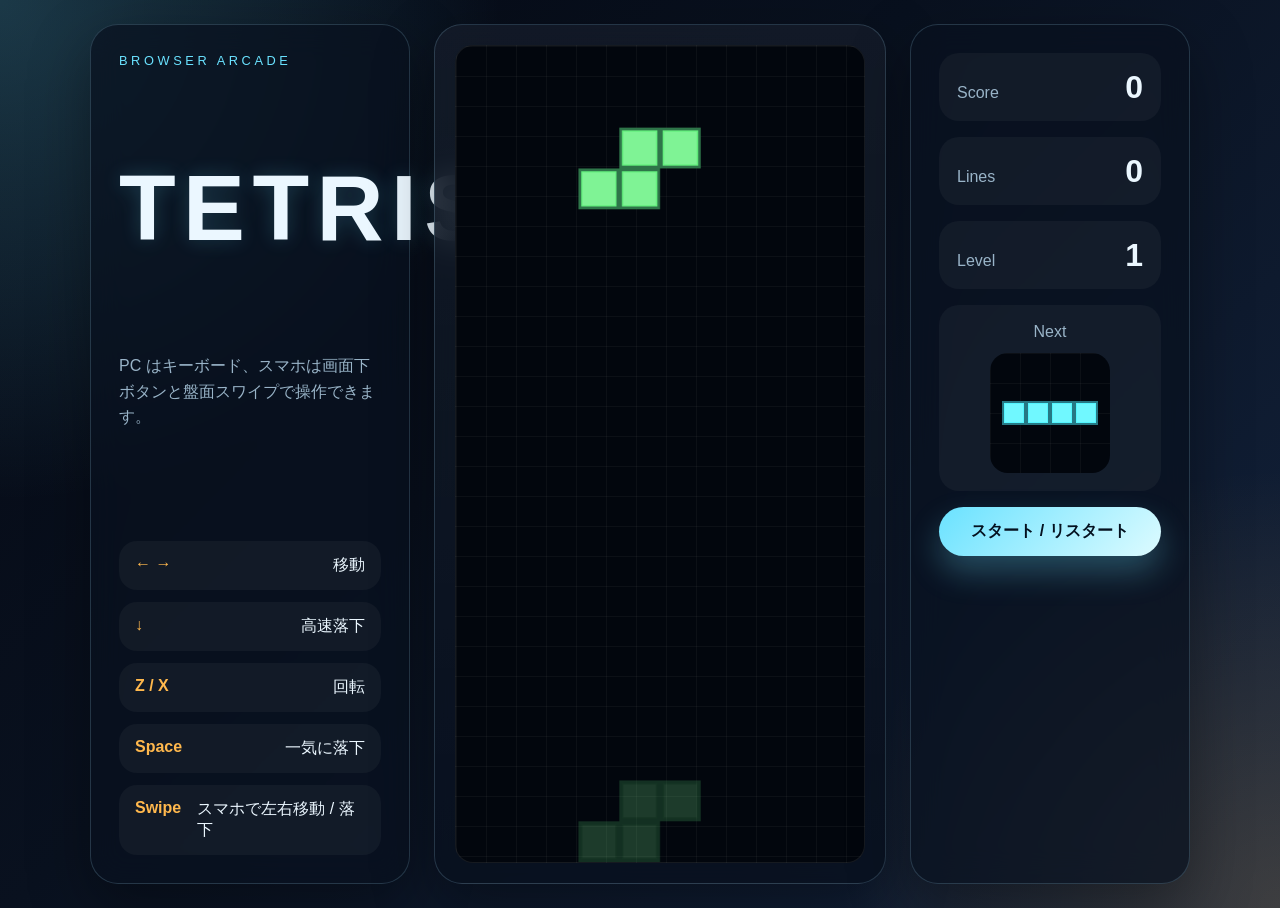
==== commit cd2d2e16: "Improve iPhone and iPad controls and prevent tap zoom" ====
--- a/index.html
+++ b/index.html
@@ -2,7 +2,7 @@
 <html lang="ja">
 <head>
   <meta charset="UTF-8">
-  <meta name="viewport" content="width=device-width, initial-scale=1.0, viewport-fit=cover">
+  <meta name="viewport" content="width=device-width, initial-scale=1.0, maximum-scale=1.0, user-scalable=no, viewport-fit=cover">
   <meta name="theme-color" content="#09111f">
   <meta name="mobile-web-app-capable" content="yes">
   <meta name="apple-mobile-web-app-capable" content="yes">
--- a/style.css
+++ b/style.css
@@ -308,3 +308,47 @@
     margin-top: 14px;
   }
 }
+
+/* Game gestures must never trigger Safari double-tap zoom or selection. */
+html, body { touch-action: manipulation; }
+button, canvas {
+  touch-action: none;
+  -webkit-user-select: none;
+  user-select: none;
+  -webkit-touch-callout: none;
+}
+button:active { filter: brightness(1.25); }
+button:focus-visible { outline: 3px solid var(--warm); outline-offset: 3px; }
+
+/* Keep the board, score and touch controls together on phones and tablets. */
+@media (max-width: 920px), (pointer: coarse) {
+  body { display: flex; flex-direction: column; justify-content: center; gap: 10px;
+    padding: max(8px, var(--safe-top)) max(12px, var(--safe-right)) max(8px, var(--safe-bottom)) max(12px, var(--safe-left)); }
+  .layout { width: min(540px, 100%); grid-template-columns: minmax(0, 1fr) 100px; gap: 10px; }
+  .hero { display: none; }
+  .board-shell { padding: 8px; border-radius: 18px; }
+  #game { width: auto; max-width: 100%; height: auto;
+    max-height: calc(100svh - 180px - var(--safe-top) - var(--safe-bottom)); aspect-ratio: 1 / 2; border-radius: 8px; }
+  .sidebar { order: initial; padding: 10px; gap: 10px; border-radius: 18px; }
+  .stat-card, .next-card { padding: 8px; border-radius: 10px; }
+  .stat-card { flex-direction: column; gap: 6px; }
+  .stat-card span, .next-card p { font-size: 12px; }
+  .stat-card strong { font-size: 24px; overflow-wrap: anywhere; }
+  #next { width: 64px; height: 64px; }
+  .primary { padding: 12px 6px; border-radius: 12px; font-size: 12px; margin-top: auto; }
+  .overlay { inset: 8px; border-radius: 12px; }
+  .overlay-label { font-size: 24px; }
+  #restartButton { padding: 12px; font-size: 14px; }
+  .touch-controls { display: grid; width: min(540px, 100%); gap: 8px; margin-top: 0; padding: 0; }
+  .touch-button, .touch-button-wide { min-height: 50px; border-radius: 14px; }
+}
+@media (max-height: 500px) and (orientation: landscape) and (pointer: coarse) {
+  body { flex-direction: row; }
+  .layout { width: min(440px, 70%); }
+  #game { max-height: calc(100svh - 36px - var(--safe-top) - var(--safe-bottom)); }
+  .sidebar { gap: 4px; padding: 6px; }
+  .stat-card { flex-direction: row; padding: 5px; }
+  .next-card { padding: 3px; gap: 0; }
+  #next { width: 44px; height: 44px; }
+  .touch-controls { width: 150px; grid-template-columns: repeat(2, 1fr); }
+}
